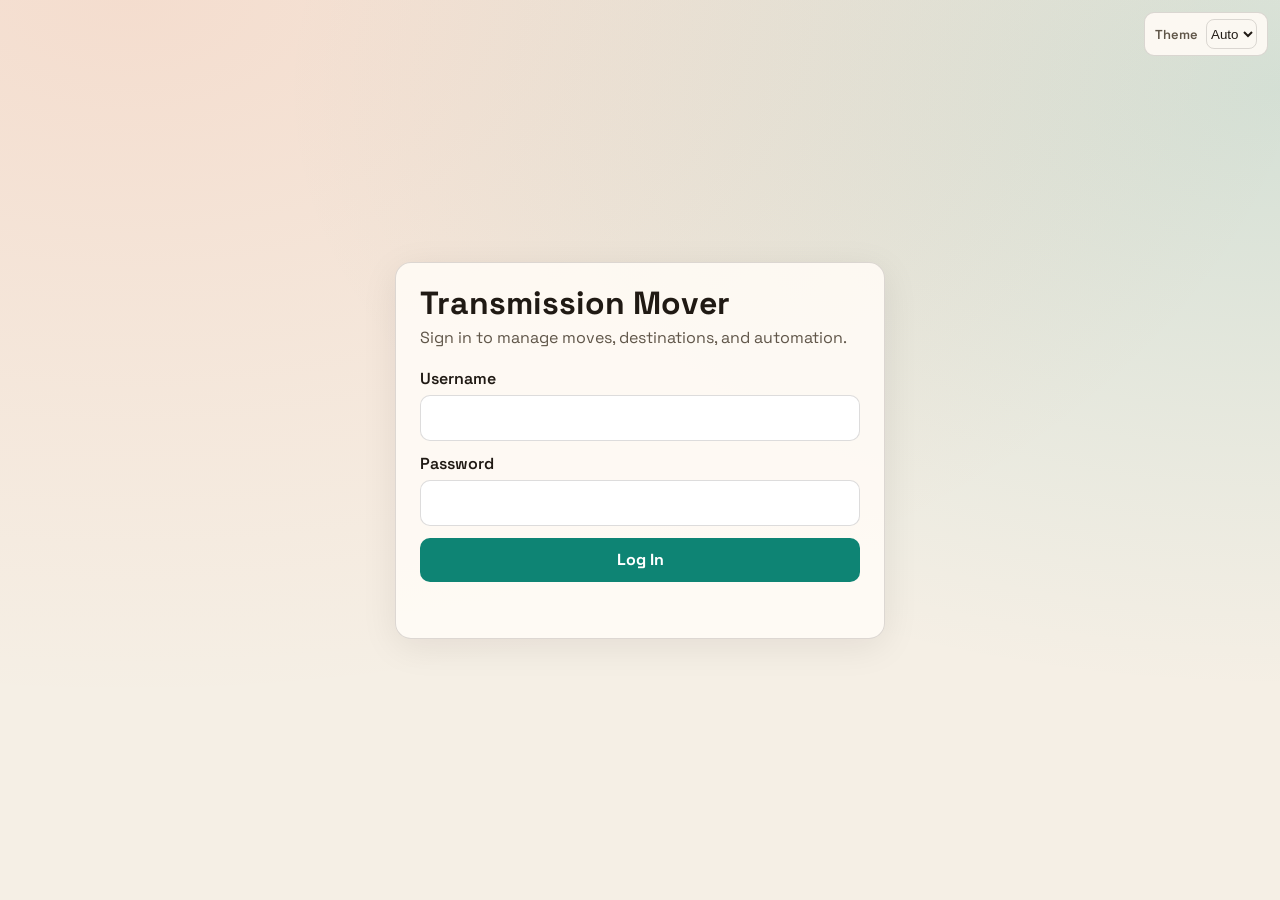
==== static/login.html @ 130d6249 "first proper working version" ====
<!doctype html>
<html lang="en">
  <head>
    <meta charset="UTF-8" />
    <meta name="viewport" content="width=device-width, initial-scale=1.0" />
    <title>Transmission Mover Login</title>
    <link rel="preconnect" href="https://fonts.googleapis.com" />
    <link rel="preconnect" href="https://fonts.gstatic.com" crossorigin />
    <link
      href="https://fonts.googleapis.com/css2?family=Space+Grotesk:wght@400;600;700&family=IBM+Plex+Mono:wght@400;500&display=swap"
      rel="stylesheet"
    />
    <style>
      :root {
        --bg: #f5efe5;
        --ink: #201a14;
        --ink-soft: #5f5548;
        --card: rgba(255, 251, 245, 0.9);
        --line: rgba(32, 26, 20, 0.15);
        --accent: #0e8474;
        --bad: #b22626;
      }

      :root[data-theme="dark"] {
        --bg: #141718;
        --ink: #e7e5de;
        --ink-soft: #b7b2a6;
        --card: rgba(28, 31, 33, 0.9);
        --line: rgba(231, 229, 222, 0.18);
        --accent: #20b29f;
        --bad: #ff6f6f;
      }

      body {
        margin: 0;
        min-height: 100vh;
        display: grid;
        place-items: center;
        background: radial-gradient(1200px 700px at 10% 0%, rgba(239, 91, 43, 0.12), transparent),
          radial-gradient(1000px 600px at 100% 10%, rgba(14, 132, 116, 0.14), transparent),
          var(--bg);
        color: var(--ink);
        font-family: "Space Grotesk", sans-serif;
      }

      .card {
        width: min(440px, 92vw);
        background: var(--card);
        border: 1px solid var(--line);
        border-radius: 16px;
        box-shadow: 0 8px 36px rgba(20, 15, 10, 0.08);
        padding: 24px;
      }

      h1 {
        margin: 0 0 8px;
        font-size: 32px;
        line-height: 1;
      }

      p {
        margin: 0 0 20px;
        color: var(--ink-soft);
      }

      form {
        display: grid;
        gap: 12px;
      }

      label {
        display: grid;
        gap: 6px;
        font-weight: 600;
      }

      input {
        height: 44px;
        border-radius: 10px;
        border: 1px solid var(--line);
        padding: 0 12px;
        font: inherit;
      }

      button {
        height: 44px;
        border: 0;
        border-radius: 10px;
        background: var(--accent);
        color: #fff;
        font: inherit;
        font-weight: 700;
        cursor: pointer;
      }

      .error {
        min-height: 20px;
        font-size: 14px;
        color: var(--bad);
      }

      .theme-picker {
        position: fixed;
        top: 12px;
        right: 12px;
        display: inline-flex;
        align-items: center;
        gap: 8px;
        color: var(--ink-soft);
        font-size: 13px;
        font-weight: 600;
        background: var(--card);
        border: 1px solid var(--line);
        border-radius: 10px;
        padding: 6px 10px;
      }

      .theme-picker select {
        border: 1px solid var(--line);
        border-radius: 8px;
        height: 30px;
        background: transparent;
        color: var(--ink);
      }
    </style>
  </head>
  <body>
    <label class="theme-picker" for="themeMode">
      Theme
      <select id="themeMode" aria-label="Theme mode">
        <option value="auto">Auto</option>
        <option value="light">Light</option>
        <option value="dark">Dark</option>
      </select>
    </label>

    <main class="card">
      <h1>Transmission Mover</h1>
      <p>Sign in to manage moves, destinations, and automation.</p>
      <form id="loginForm">
        <label>
          Username
          <input id="username" autocomplete="username" required />
        </label>
        <label>
          Password
          <input id="password" type="password" autocomplete="current-password" required />
        </label>
        <button type="submit" id="loginBtn">Log In</button>
        <div id="loginError" class="error" aria-live="polite"></div>
      </form>
    </main>

    <script>
      const THEME_STORAGE_KEY = "tm.themeMode";

      function applyTheme(mode) {
        const normalized = mode === "light" || mode === "dark" ? mode : "auto";
        const resolved = normalized === "auto"
          ? (window.matchMedia && window.matchMedia("(prefers-color-scheme: dark)").matches ? "dark" : "light")
          : normalized;
        document.documentElement.dataset.theme = resolved;
        const themeMode = document.getElementById("themeMode");
        if (themeMode) {
          themeMode.value = normalized;
        }
      }

      const storedTheme = window.localStorage.getItem(THEME_STORAGE_KEY) || "auto";
      applyTheme(storedTheme);

      const themeMode = document.getElementById("themeMode");
      themeMode?.addEventListener("change", () => {
        window.localStorage.setItem(THEME_STORAGE_KEY, themeMode.value);
        applyTheme(themeMode.value);
      });

      const form = document.getElementById("loginForm");
      const username = document.getElementById("username");
      const password = document.getElementById("password");
      const errorEl = document.getElementById("loginError");
      const loginBtn = document.getElementById("loginBtn");

      form.addEventListener("submit", async (ev) => {
        ev.preventDefault();
        errorEl.textContent = "";
        loginBtn.disabled = true;
        loginBtn.textContent = "Signing in...";

        try {
          const response = await fetch("/api/auth/login", {
            method: "POST",
            headers: { "Content-Type": "application/json" },
            body: JSON.stringify({
              username: username.value.trim(),
              password: password.value,
            }),
          });

          if (!response.ok) {
            let detail = "Login failed";
            try {
              const payload = await response.json();
              detail = payload.detail || detail;
            } catch (_err) {
              // Ignore malformed response body.
            }
            throw new Error(detail);
          }

          window.location.href = "/";
        } catch (err) {
          errorEl.textContent = err.message || "Login failed";
        } finally {
          loginBtn.disabled = false;
          loginBtn.textContent = "Log In";
        }
      });
    </script>
  </body>
</html>
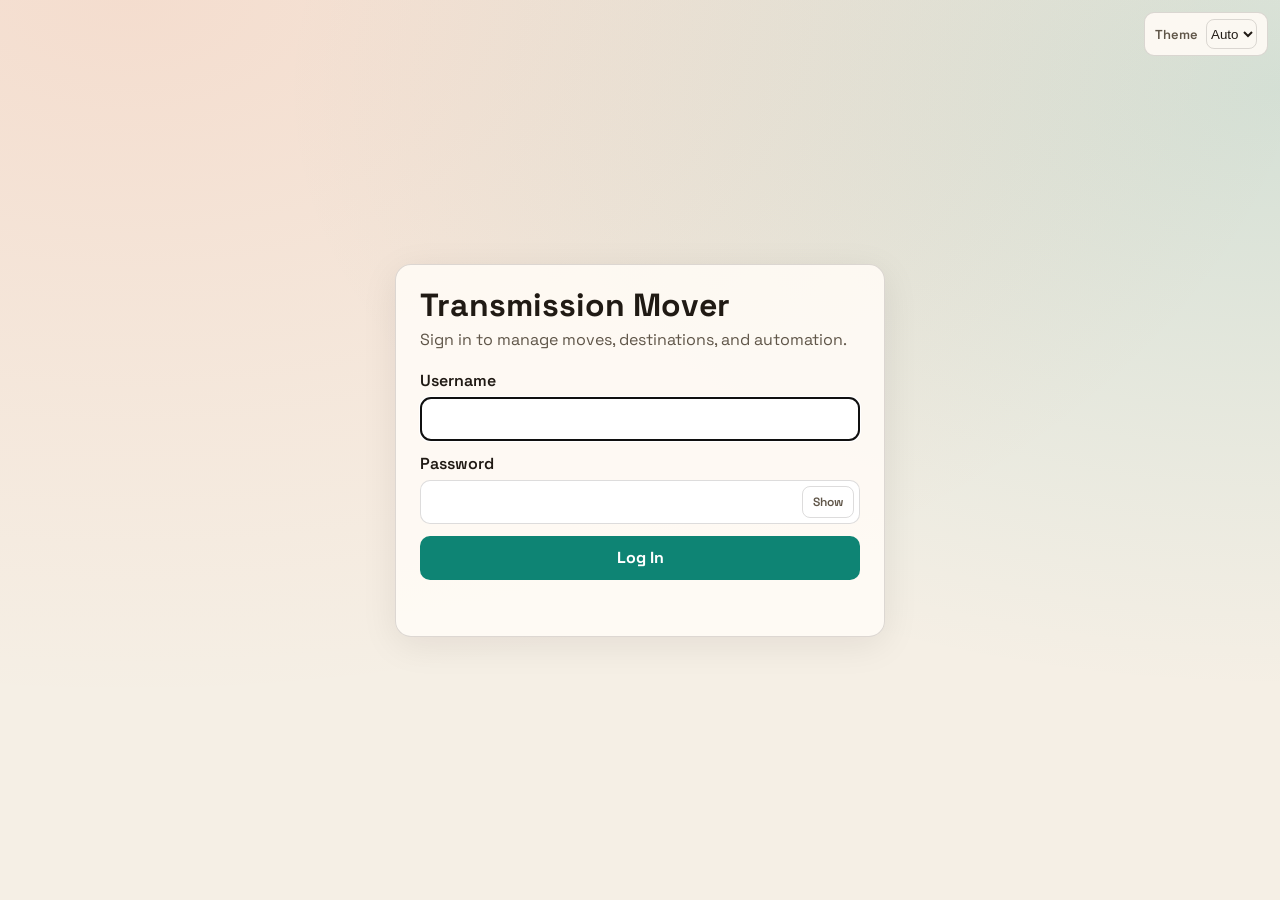
==== commit d7b910b7: "updatee gui" ====
--- a/static/login.html
+++ b/static/login.html
@@ -80,6 +80,37 @@
         border: 1px solid var(--line);
         padding: 0 12px;
         font: inherit;
+        width: 100%;
+        box-sizing: border-box;
+      }
+
+      .password-wrap {
+        position: relative;
+      }
+
+      .password-wrap input {
+        padding-right: 80px;
+      }
+
+      .password-toggle {
+        position: absolute;
+        top: 50%;
+        right: 6px;
+        transform: translateY(-50%);
+        height: 32px;
+        width: auto;
+        padding: 0 10px;
+        border: 1px solid var(--line);
+        background: transparent;
+        color: var(--ink-soft);
+        font-size: 12px;
+        font-weight: 600;
+        border-radius: 8px;
+        cursor: pointer;
+      }
+
+      .password-toggle:hover {
+        color: var(--ink);
       }
 
       button {
@@ -144,7 +175,10 @@
         </label>
         <label>
           Password
-          <input id="password" type="password" autocomplete="current-password" required />
+          <span class="password-wrap">
+            <input id="password" type="password" autocomplete="current-password" required />
+            <button type="button" class="password-toggle" id="passwordToggle" aria-label="Show password" aria-pressed="false">Show</button>
+          </span>
         </label>
         <button type="submit" id="loginBtn">Log In</button>
         <div id="loginError" class="error" aria-live="polite"></div>
@@ -180,6 +214,33 @@
       const password = document.getElementById("password");
       const errorEl = document.getElementById("loginError");
       const loginBtn = document.getElementById("loginBtn");
+      const passwordToggle = document.getElementById("passwordToggle");
+
+      // Auto-focus the username field on load (skip if browser autofilled password).
+      window.requestAnimationFrame(() => {
+        if (!username.value) {
+          username.focus();
+        } else if (!password.value) {
+          password.focus();
+        }
+      });
+
+      // Clear stale error message as soon as the user edits either field.
+      const clearError = () => {
+        if (errorEl.textContent) {
+          errorEl.textContent = "";
+        }
+      };
+      username.addEventListener("input", clearError);
+      password.addEventListener("input", clearError);
+
+      passwordToggle?.addEventListener("click", () => {
+        const showing = password.type === "text";
+        password.type = showing ? "password" : "text";
+        passwordToggle.textContent = showing ? "Show" : "Hide";
+        passwordToggle.setAttribute("aria-label", showing ? "Show password" : "Hide password");
+        passwordToggle.setAttribute("aria-pressed", showing ? "false" : "true");
+      });
 
       form.addEventListener("submit", async (ev) => {
         ev.preventDefault();
